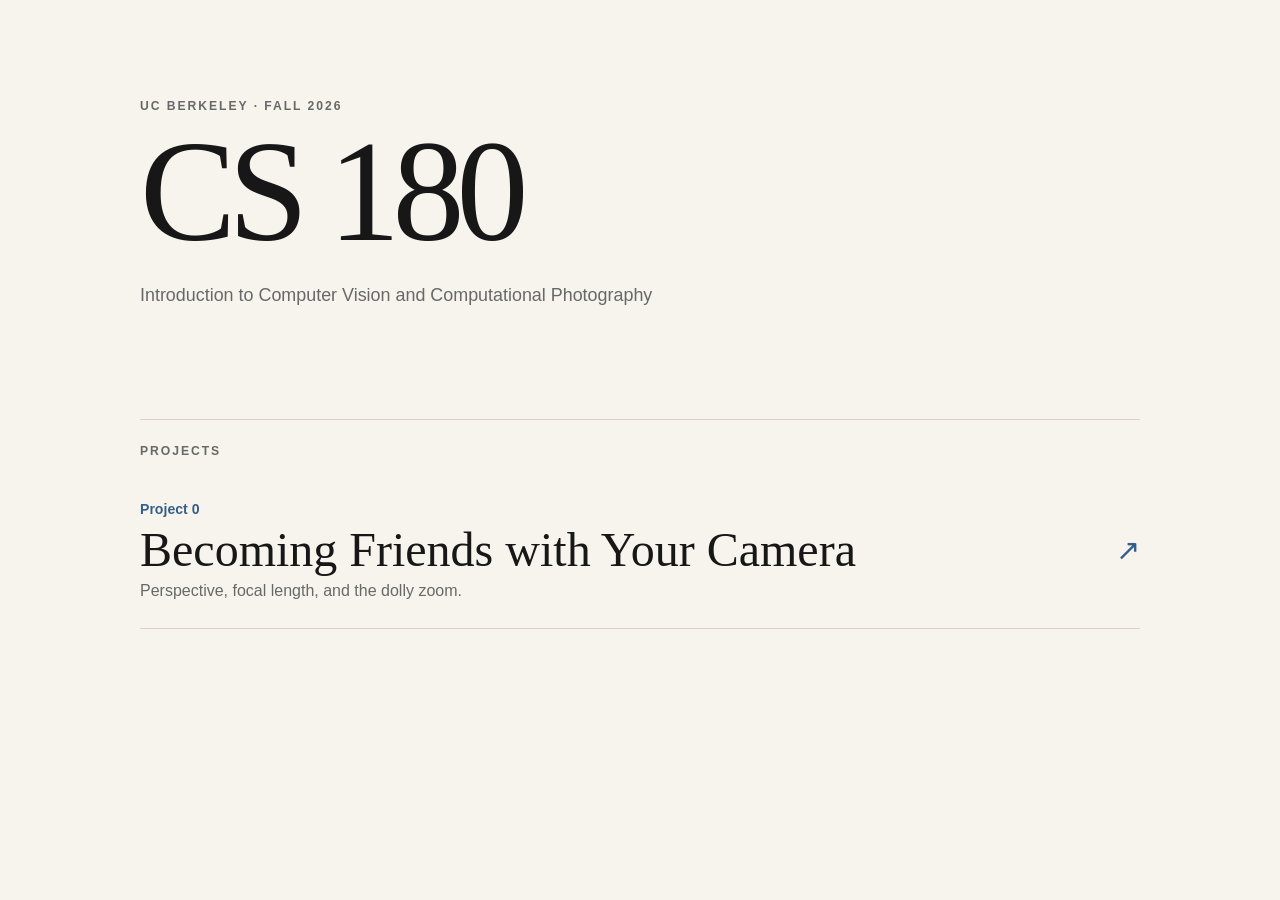
==== index.html @ 9af79043 "Add CS 180 project 0 files" ====
<!doctype html>
<html lang="en">
<head>
  <meta charset="utf-8" />
  <meta name="viewport" content="width=device-width, initial-scale=1" />
  <title>CS 180 — William Wu</title>
  <link rel="stylesheet" href="styles.css" />
</head>
<body class="home">
  <main class="home-shell">
    <header class="home-header">
      <p class="eyebrow">UC Berkeley · Fall 2026</p>
      <h1>CS 180</h1>
      <p class="home-subtitle">Introduction to Computer Vision and Computational Photography</p>
    </header>

    <section class="projects">
      <p class="kicker">Projects</p>
      <a class="project-link" href="project0/index.html">
        <div>
          <span class="project-number">Project 0</span>
          <h2>Becoming Friends with Your Camera</h2>
          <p>Perspective, focal length, and the dolly zoom.</p>
        </div>
        <span class="arrow">↗</span>
      </a>
    </section>
  </main>
</body>
</html>
---- styles.css ----
:root {
  --ink: #171717;
  --muted: #686868;
  --paper: #f7f4ed;
  --line: #d9d3c7;
  --accent: #355f8a;
}

* { box-sizing: border-box; }

body {
  margin: 0;
  color: var(--ink);
  background: var(--paper);
  font-family: Inter, ui-sans-serif, -apple-system, BlinkMacSystemFont, "Segoe UI", sans-serif;
}

.home-shell {
  width: min(1000px, calc(100% - 48px));
  margin: 0 auto;
  padding: 11vh 0 80px;
}

.eyebrow, .kicker {
  margin: 0 0 14px;
  text-transform: uppercase;
  letter-spacing: .16em;
  font-size: .76rem;
  font-weight: 700;
  color: var(--muted);
}

.home-header h1 {
  margin: 0;
  font: 500 clamp(4.5rem, 13vw, 9rem)/.9 Georgia, "Times New Roman", serif;
  letter-spacing: -.055em;
}

.home-subtitle {
  max-width: 590px;
  margin: 25px 0 0;
  color: var(--muted);
  font-size: 1.12rem;
  line-height: 1.55;
}

.projects {
  margin-top: 110px;
  border-top: 1px solid var(--line);
  padding-top: 24px;
}

.project-link {
  display: flex;
  justify-content: space-between;
  gap: 30px;
  padding: 28px 0;
  color: inherit;
  text-decoration: none;
  border-bottom: 1px solid var(--line);
  transition: padding .18s ease;
}

.project-link:hover { padding-left: 10px; }

.project-number {
  color: var(--accent);
  font-size: .88rem;
  font-weight: 700;
}

.project-link h2 {
  margin: 7px 0 6px;
  font: 500 clamp(1.8rem, 4vw, 3rem)/1.05 Georgia, "Times New Roman", serif;
}

.project-link p {
  margin: 0;
  color: var(--muted);
}

.arrow {
  align-self: center;
  font-size: 1.8rem;
  color: var(--accent);
}

@media (max-width: 600px) {
  .home-shell { width: min(100% - 32px, 1000px); }
  .projects { margin-top: 75px; }
}
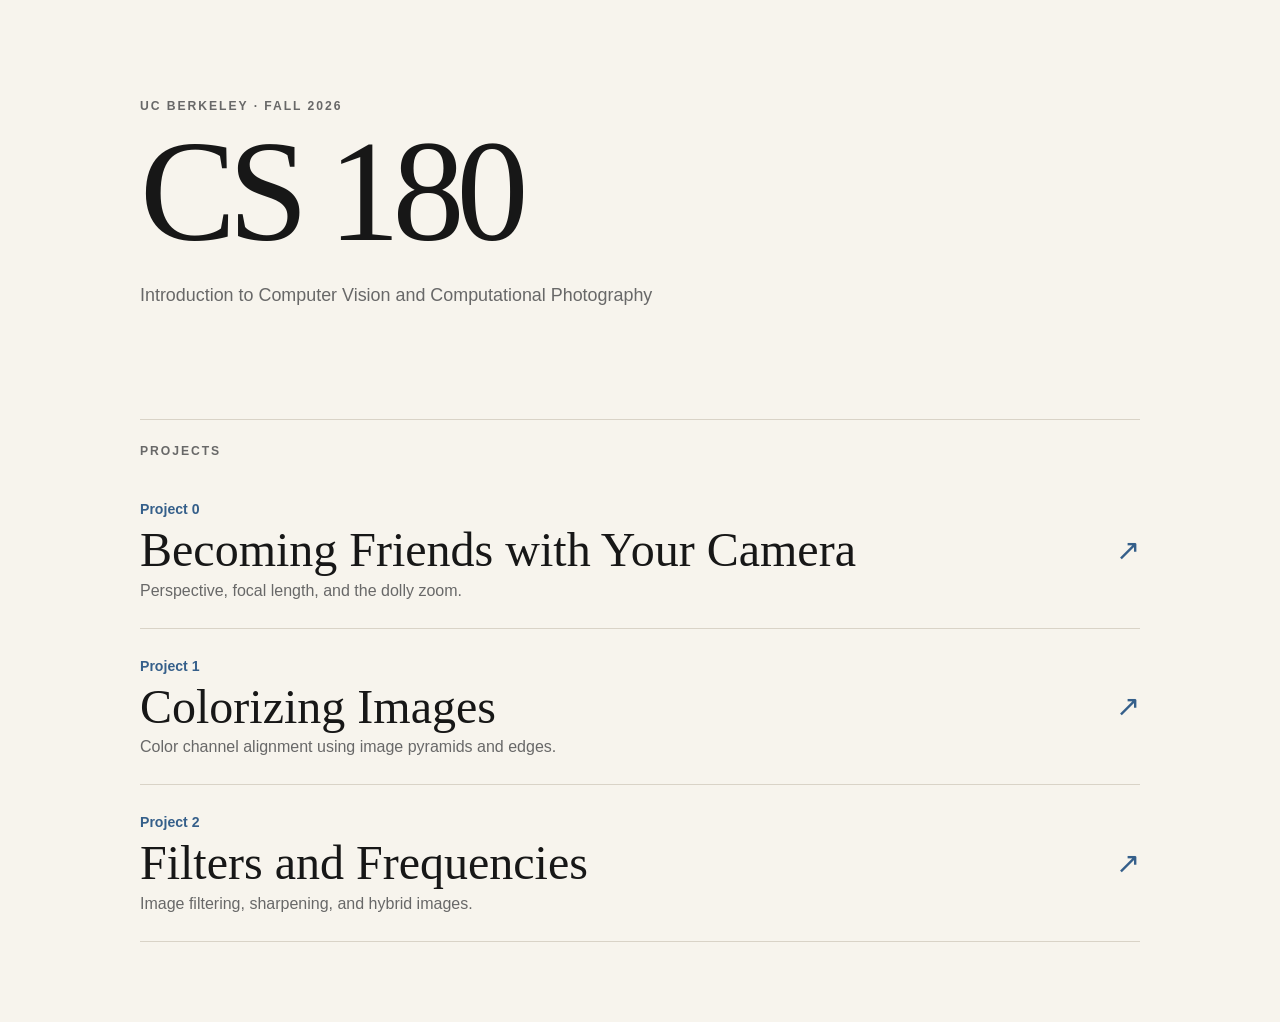
==== commit 29a3cca5: "Add project 1 and project 2 to homepage" ====
--- a/index.html
+++ b/index.html
@@ -24,6 +24,22 @@
         </div>
         <span class="arrow">↗</span>
       </a>
+      <a class="project-link" href="project1/index.html">
+        <div>
+          <span class="project-number">Project 1</span>
+          <h2>Colorizing Images</h2>
+          <p>Color channel alignment using image pyramids and edges.</p>
+        </div>
+        <span class="arrow">↗</span>
+      </a>
+      <a class="project-link" href="project2/index.html">
+        <div>
+          <span class="project-number">Project 2</span>
+          <h2>Filters and Frequencies</h2>
+          <p>Image filtering, sharpening, and hybrid images.</p>
+        </div>
+        <span class="arrow">↗</span>
+      </a>
     </section>
   </main>
 </body>
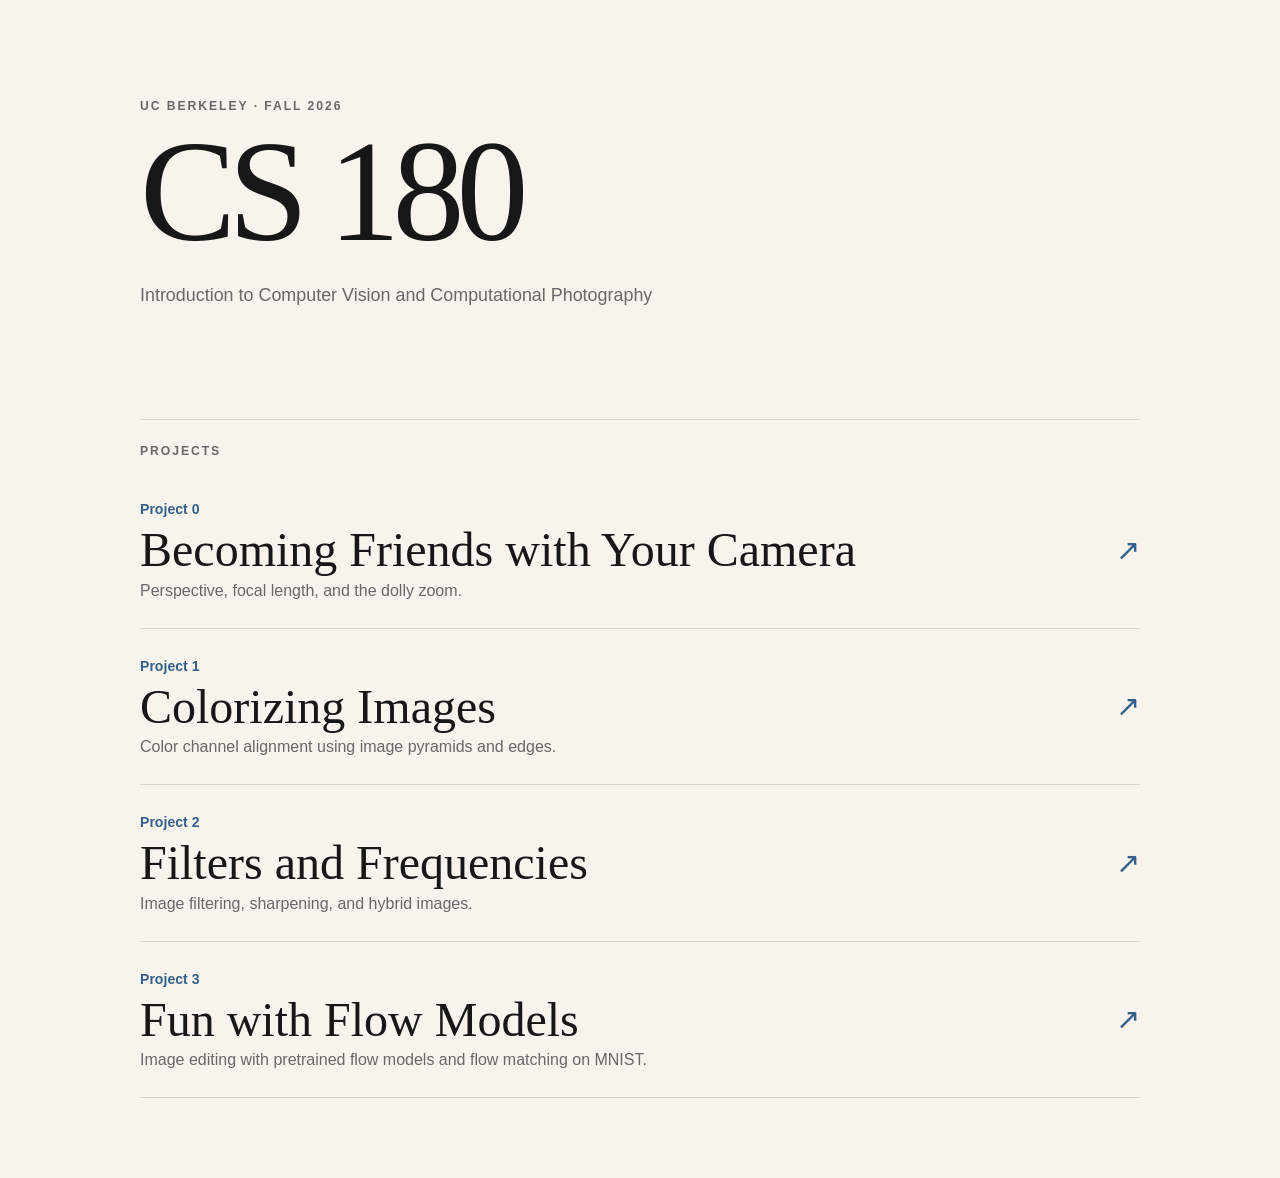
==== commit 851643eb: "Add project 3 files" ====
--- a/index.html
+++ b/index.html
@@ -40,6 +40,14 @@
         </div>
         <span class="arrow">↗</span>
       </a>
+      <a class="project-link" href="project3/index.html">
+      <div>
+        <span class="project-number">Project 3</span>
+        <h2>Fun with Flow Models</h2>
+        <p>Image editing with pretrained flow models and flow matching on MNIST.</p>
+      </div>
+      <span class="arrow">↗</span>
+    </a>
     </section>
   </main>
 </body>
